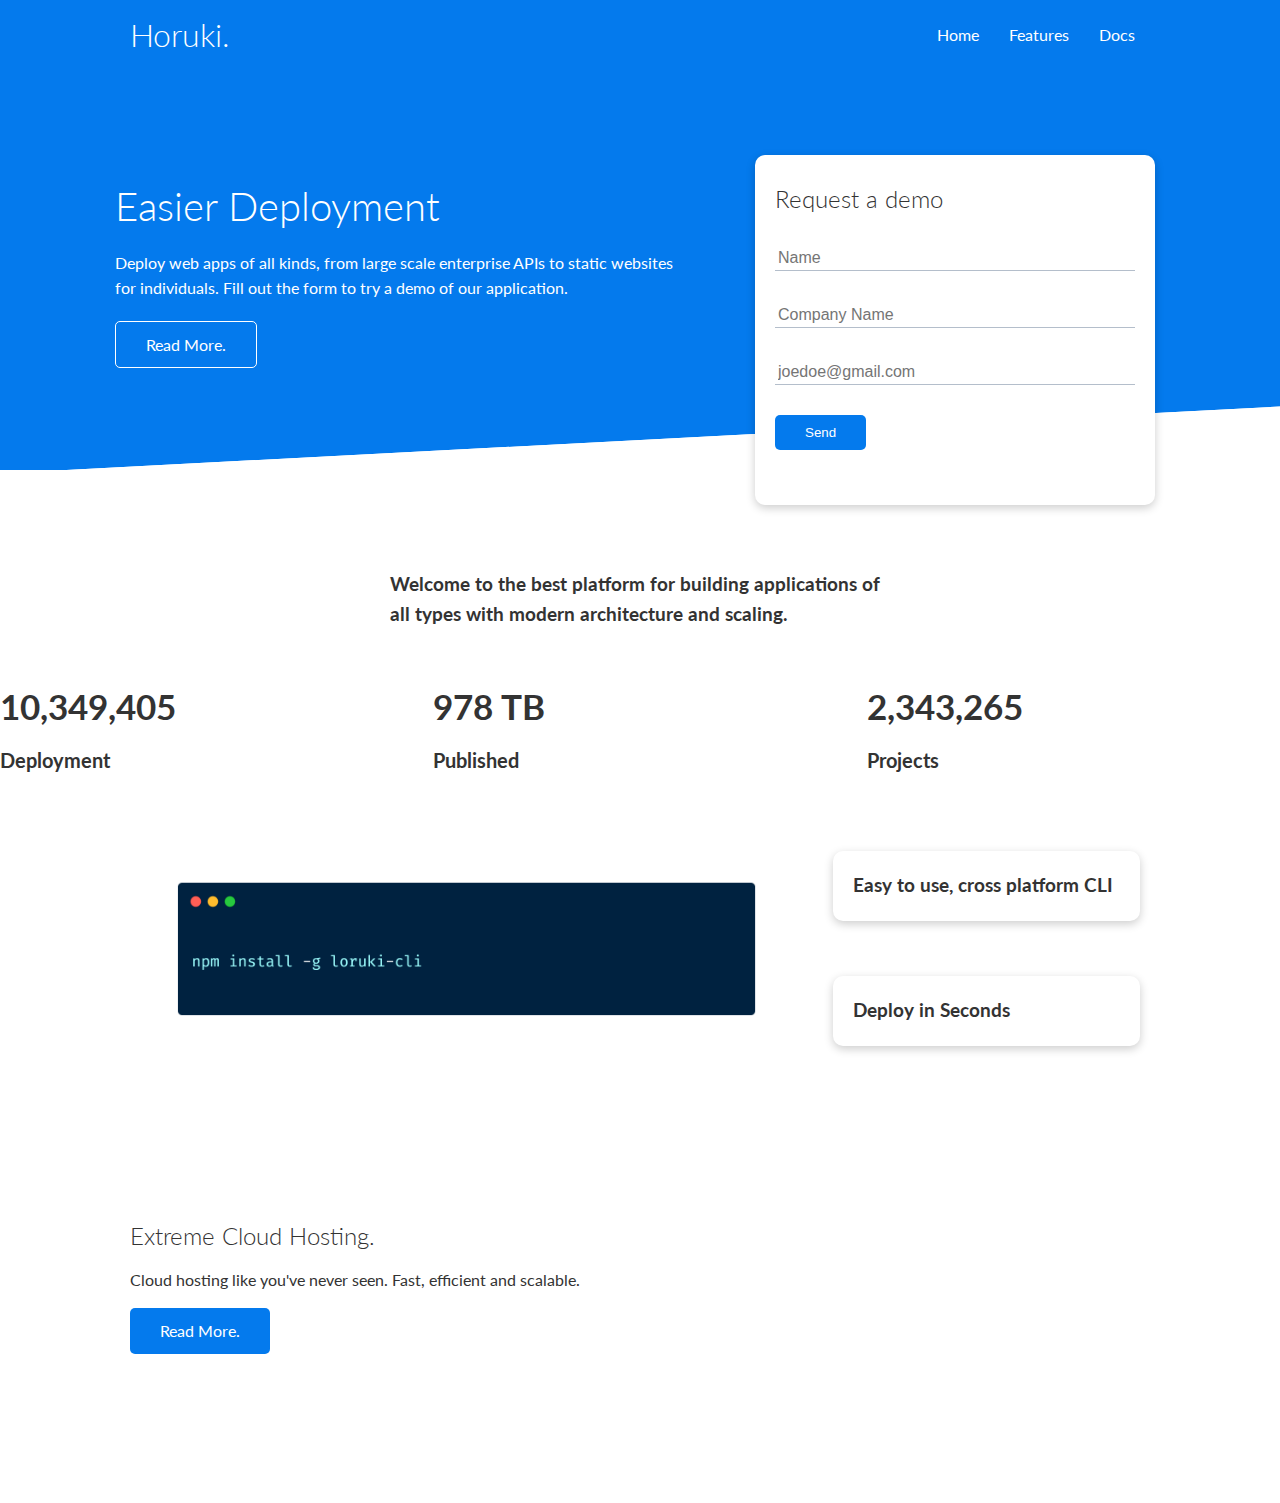
==== HORUKI-CLOUD-SOLUTION/index.html @ 05c59c36 "cloud structured" ====
<!DOCTYPE html>
<html lang="en">
<head>
    <meta charset="UTF-8">
    <meta http-equiv="X-UA-Compatible" content="IE=edge">
    <meta name="viewport" content="width=device-width, initial-scale=1.0">
    <!-- Font Awsome -->
    <link rel="stylesheet" href="https://cdnjs.cloudflare.com/ajax/libs/font-awesome/5.15.3/css/all.min.css" integrity="sha512-iBBXm8fW90+nuLcSKlbmrPcLa0OT92xO1BIsZ+ywDWZCvqsWgccV3gFoRBv0z+8dLJgyAHIhR35VZc2oM/gI1w==" crossorigin="anonymous" referrerpolicy="no-referrer" />
    <title>Horuki | Cloud Hosting For Everyone</title>
    <link rel="stylesheet" href="css/style.css">
    <link rel="stylesheet" href="css/utilities.css">
</head>
<body>
    <!-- Navbar -->
    <div class="navbar">
        <div class="container flex">
            <h1 class="logo">Horuki.</h1>
            <nav>
                <ul>
                    <li><a href="index.html">Home</a></li>
                    <li><a href="features.html">Features</a></li>
                    <li><a href="docs.html">Docs</a></li>
                     
                </ul>
            </nav>
        </div>
    </div>
    <!-- Showcase -->
    <section class="showcase">
        <div class="container grid">
            <div class="showcse-text">
                <h1>Easier Deployment</h1>
                <p>Deploy web apps of all kinds, from large scale enterprise APIs to static websites for individuals. Fill out the form to try a demo of our application.</p>
                <a href="features.html" class="btn btn-outline">Read More.</a>
            </div>
            <div class="showcase-form card">
                <h2>Request a demo</h2>
                <form>
                    <div class="form-control">
                        <input type="text" name="name" placeholder="Name" required>
                    </div>
                    <div class="form-control">
                        <input type="text" name="company" placeholder="Company Name" required>
                    </div>
                    <div class="form-control">
                        <input type="email" name="email" placeholder="joedoe@gmail.com" required>
                    </div>
                    <input type="submit" value="Send" class="btn btn-primary">
                </form>
            </div>
        </div>
    </section>

    <!-- Stats -->
    <section class="stats">
        <div class="container">
            <h3 class="stats-heading text-center my-1">Welcome to the  best platform for building applications of all types with modern architecture and scaling.</h3>
        </div>
         <div class="grid grid-3 text-center my-4">
             <div>
                <i class="fas fa-server fa-3x"></i>
                <h3>10,349,405</h3>
                <p class="text-secondary">Deployment</p>
        </div>
             <div>
                <i class="fas fa-upload fa-3x"></i>
                <h3>978 TB</h3>
                <p class="text-secondary">Published</p>
             </div>
             <div>
                <i class="fas fa-project-diagram fa-3x"></i>
                <h3>2,343,265</h3>
                <p class="text-secondary">Projects</p>
             </div>
         </div>
    </section>

    <!-- cli -->
    <section class="cli">
        <div class="container grid">
            <img src="images/cli.png" alt="">
            <div class="card">
                <h3>Easy to use, cross platform CLI</h3>
            </div>
            <div class="card">
                <h3>Deploy in Seconds</h3>
            </div>
        </div>
    </section>
    <!-- Cloud -->
    <section class="cloud bg-primary my-2 py-2">
        <div class="container grid">
            <div class="text-center">
                <h2 class="lg">Extreme Cloud Hosting.</h2>
                <p class="lead my-1">Cloud hosting like you've never seen.
                    Fast, efficient and scalable.</p>
                <a href="features.html" class="btn btn-dark">Read More.</a>
            </div>
            <img src="images/cloud.png" alt="">
        </div>
    </section>

    
</body>
</html>
---- HORUKI-CLOUD-SOLUTION/css/style.css ----
@import url('https://fonts.googleapis.com/css2?family=Lato:wght@100;300;400;700&display=swap');
*{
    box-sizing: border-box;
    padding: 0;
    margin: 0;
}
:root{
    --primary-color:#047aed;
}
body{
    font-family: 'Lato', sans-serif;
    color:#333;
    line-height: 1.6;
}
ul{
    list-style-type: none;
}
a{
    text-decoration: none;
    color: #333;
}
h1,h2{
    font-weight: 300;
    line-height: 1.2;
    margin: 10px 0;
}
p{
   margin: 10px 0; 
}
img{
    width: 100%;
}

 
/* Navbar */
.navbar{
    background-color: var(--primary-color);
    color: #fff;
    height: 70px ;
}
.navbar ul {
    display: flex;
}
.navbar a {
    color: #fff;
    padding: 10px;
    margin: 0 5px;
}
.navbar a:hover{
    border-bottom: 2px #fff solid;
}
.navbar .flex {
    justify-content: space-between;
}


/* Showcase */
.showcase{
    height: 400px;
    background-color: var(--primary-color);
    color: #fff;
    position: relative;
}
.showcase h1{
    font-size: 40px;
}
.showcase p {
    margin: 20px 0;
}
.showcase .grid {
    grid-template-columns: 55% 45%;
    gap: 30px;
    overflow: visible;
}
.showcase-form{
    position: relative;
    top: 60px;
    height: 350px;
    width: 400px;
    padding: 40px;
    z-index: 100; 
    justify-self: flex-end;
}
.showcase-form .form-control {
    margin:30px 0;
}
.showcase-form input[type='text'],
.showcase-form input[type='email']{
    border: 0;
    border-bottom:  1px solid #b4becb;
    width: 100%;
    padding: 3px;
    font-size: 16px;
}
.showcase-form input:focus{
    outline: none;
}
.showcase::before,
.showcase::after{
    content: '';
    position: absolute;
    height: 100px;
    bottom: -70px;
    right: 0;
    left: 0;
    background: #fff;
    transform: sKewY(-3deg);
    /* to support all browsers */
    -webkit-transform: skewY(-3deg);
    -moz-transform: skewY(-3deg);
    -ms-transform:  skewY(-3deg);
}

/* Stats */
.stats{
    padding-top: 100px;
}
.stats .stats-heading{
    max-width: 500px;
    margin: auto;  
}
.stats .grid h3{
    font-size: 35px;
}
.stats .grid p {
    font-size: 20px;
    font-weight: bold;
}

/* CLI */
.cli .grid{
    grid-template-columns: repeat(3,1fr);
    grid-template-rows: repeat(2, 1fr);
}
.cli .grid >*:first-child {
    grid-column: 1 / span 2;
    grid-row: 1/span 2;
}
---- HORUKI-CLOUD-SOLUTION/css/utilities.css ----
/* Utilities */
.container{
    max-width: 1100px;
    margin: 0 auto;
    overflow: auto;
    padding: 0 40px;;
}
.text-center{
    align-items:center;
}
.flex{
    display: flex;
    justify-content: center;
    align-items: center;
    height: 100%;
}
.grid{
    display: grid;
    grid-template-columns: repeat(2, 1fr);
    gap: 20px;
    justify-content: center;
    align-items: center;
    height: 100%;
}
.grid-3{
    grid-template-columns: repeat(3, 1fr);
}

.card{
    background-color: #fff;
    color: #333;
    border-radius: 10px;
    box-shadow: 0 3px 10px rgba(0,0,0,0.2);
    padding: 20px;
    margin: 10px;
}
.btn{
    display: inline-block;
    padding: 10px 30px;
    cursor: pointer;
    background-color: var(--primary-color);
    color: #fff;
    border: none;
    border-radius: 5px;
}
.btn-outline{
    background-color:transparent;
    border: 1px solid #fff;
}
.btn:hover{
    transform: scale(0.98);
}
/* Margin */
.my-1{
    margin: 1rem 0 ;
}
.my-2{
    margin: 1.5rem 0;
}
.my-3{
    margin: 2rem 0;
}
.my-4{
    margin: 3rem 0;
}
.my-5 {
    margin: 4rem 0;
}
.m-1{
    margin:1rem;
}
.m-2{
    margin: 1.5rem;
}
.m-3{
    margin: 2rem;
}
.m-4{
    margin: 3rem;
}
.m-5{
    margin:4rem;
}
/* padding */
.py-1{
    padding:1rem 0;
}
.py-2{
    padding: 1.5rem 0;
}
.py-3{
    padding: 2rem 0;
}
.py-4{
    padding: 3rem 0;
}
.py-5{
    padding: 4rem 0;
}

.p-1{
    padding: 1rem;
}
.p-2{
    padding: 1.5rem;
}
.p-3{
    padding: 2rem;
}
.p-4{
    padding: 3rem;
}
.p-5{
    padding: 4rem;
}
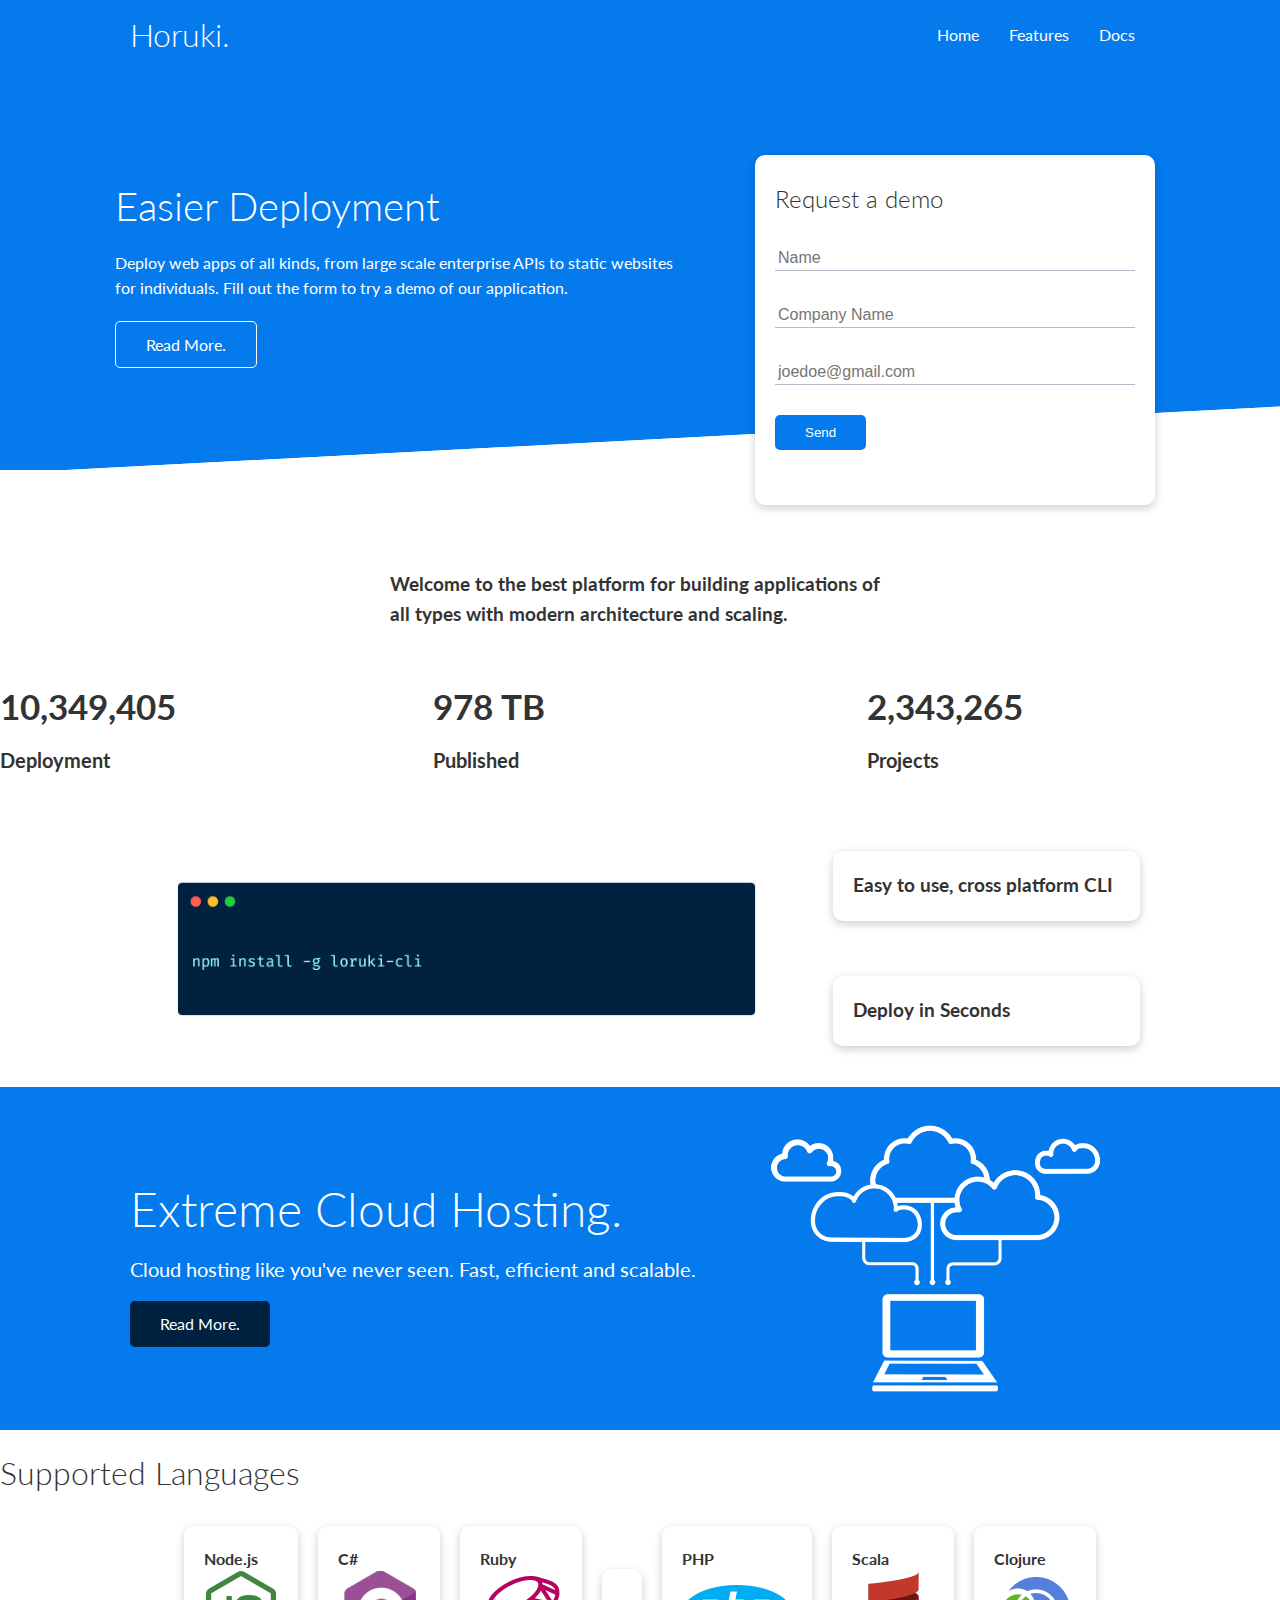
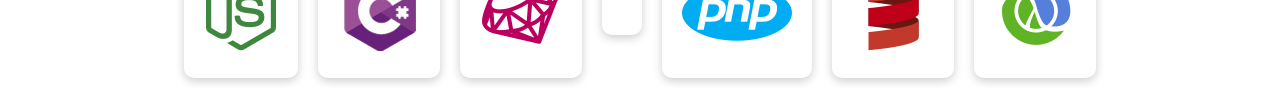
==== commit 36fbf291: "suppoted language structure completed" ====
--- a/HORUKI-CLOUD-SOLUTION/index.html
+++ b/HORUKI-CLOUD-SOLUTION/index.html
@@ -100,6 +100,41 @@
         </div>
     </section>
 
+    <!-- Languages -->
+    <section class="languages">
+        <h2 class="md text-center my-2">Supported Languages</h2>
+        <div class="container flex">
+            <div class="card">
+                <h4>Node.js</h4>
+                <img src="images/logos/node.png" alt="">
+            </div>
+            <div class="card">
+                <h4>C#</h4>
+                <img src="images/logos/csharp.png" alt="">
+            </div>
+            <div class="card">
+                <h4>Ruby</h4>
+                <img src="images/logos/ruby.png" alt="">
+            </div>
+            <div class="card">
+                <h4></h4>
+                <img src="" alt="">
+            </div>
+            <div class="card">
+                <h4>PHP</h4>
+                <img src="images/logos/php.png" alt="">
+            </div>
+            <div class="card">
+                <h4>Scala</h4>
+                <img src="images/logos/scala.png" alt="">
+            </div>
+            <div class="card">
+                <h4>Clojure</h4>
+                <img src="images/logos/clojure.png" alt="">
+            </div>
+        </div>
+    </section>
+
     
 </body>
 </html>--- a/HORUKI-CLOUD-SOLUTION/css/style.css
+++ b/HORUKI-CLOUD-SOLUTION/css/style.css
@@ -6,6 +6,9 @@
 }
 :root{
     --primary-color:#047aed;
+    --secondary-color:#1c3fa8;
+    --dark-color:#002240;
+    --light-color:#f4f4f4;
 }
 body{
     font-family: 'Lato', sans-serif;
@@ -136,3 +139,7 @@
     grid-column: 1 / span 2;
     grid-row: 1/span 2;
 }
+/* Cloud */
+.cloud .grid {
+    grid-template-columns: 4fr 3fr;
+}--- a/HORUKI-CLOUD-SOLUTION/css/utilities.css
+++ b/HORUKI-CLOUD-SOLUTION/css/utilities.css
@@ -42,6 +42,43 @@
     color: #fff;
     border: none;
     border-radius: 5px;
+}
+/* Background & colored buttons */
+.bg-primary,
+.btn-primary{
+    background-color: var(--primary-color);
+    color: #fff;
+}
+.bg-secondary,
+.btn-secondary{
+    background-color: var(--secondary-color);
+    color: #fff;
+}
+.bg-dark,
+.btn-dark{
+    background-color: var(--dark-color);
+    color: #fff;
+}
+.bg-light,
+.btn-light{
+    background-color: var(--light-color);
+    color: #333;
+}
+/* Text sizes */
+.lead{
+    font-size: 20px;
+}
+.sm{
+    font-size: 1rem;
+}
+.md{
+    font-size: 2rem;
+}
+.lg{
+    font-size:3rem;
+}
+.xl{
+    font-size:4rem;
 }
 .btn-outline{
     background-color:transparent;
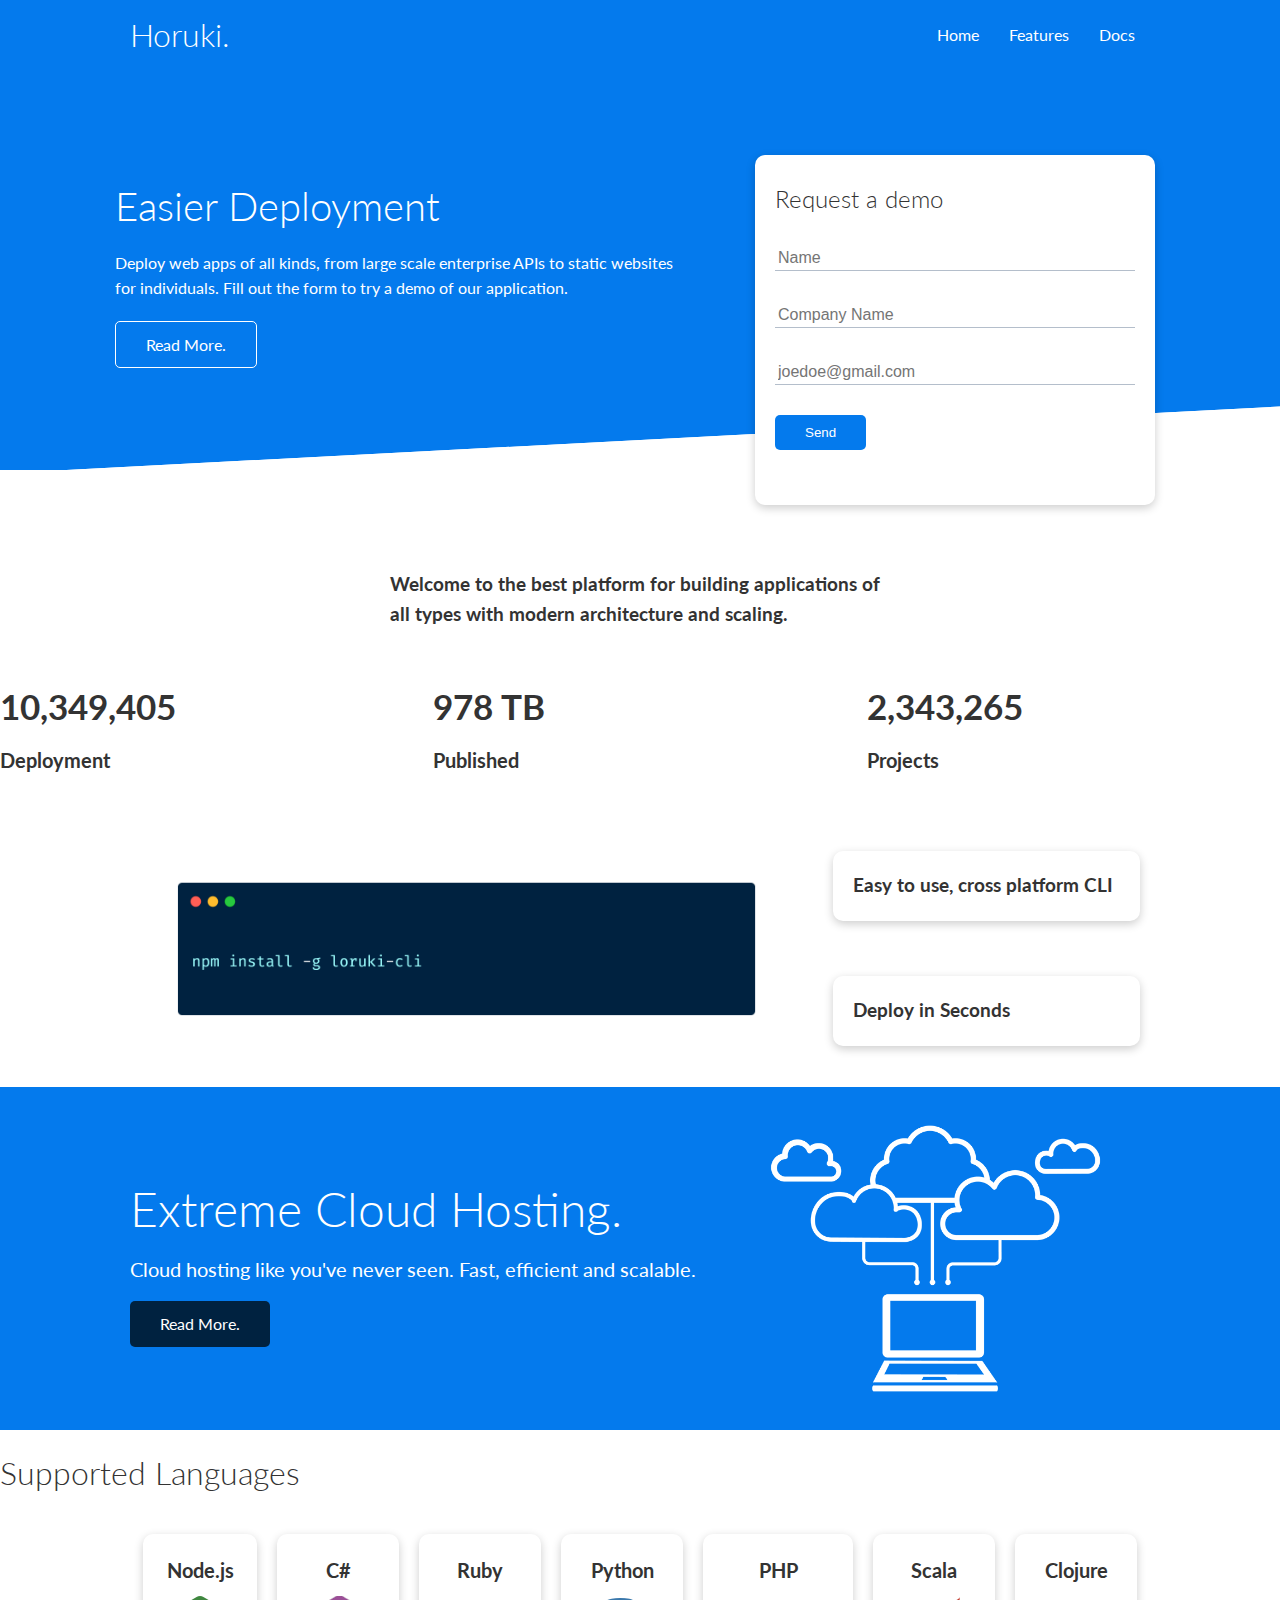
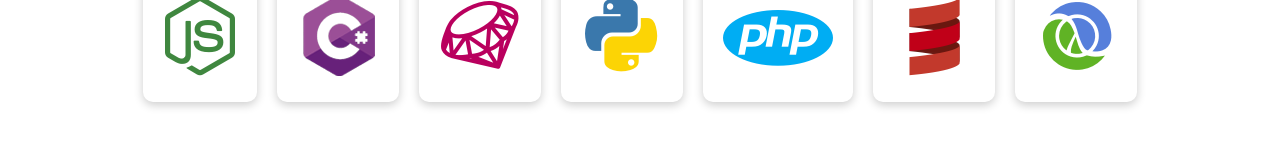
==== commit 2e2bf31f: "supported language completed" ====
--- a/HORUKI-CLOUD-SOLUTION/index.html
+++ b/HORUKI-CLOUD-SOLUTION/index.html
@@ -117,8 +117,8 @@
                 <img src="images/logos/ruby.png" alt="">
             </div>
             <div class="card">
-                <h4></h4>
-                <img src="" alt="">
+                <h4>Python</h4>
+                <img src="images/logos/python.png" alt="">
             </div>
             <div class="card">
                 <h4>PHP</h4>
--- a/HORUKI-CLOUD-SOLUTION/css/style.css
+++ b/HORUKI-CLOUD-SOLUTION/css/style.css
@@ -142,4 +142,20 @@
 /* Cloud */
 .cloud .grid {
     grid-template-columns: 4fr 3fr;
+}
+/*Languages  */
+.languages .flex{
+    flex-wrap: wrap;
+}
+.languages .card {
+    text-align: center;
+    margin: 18px 10px 40px;
+    transition: transform 0.2s ease-in;
+}
+.languages .card h4{
+    font-size: 20px;
+    margin-bottom: 10px;
+}
+.languages .card:hover{
+    transform:translateY(-15px);
 }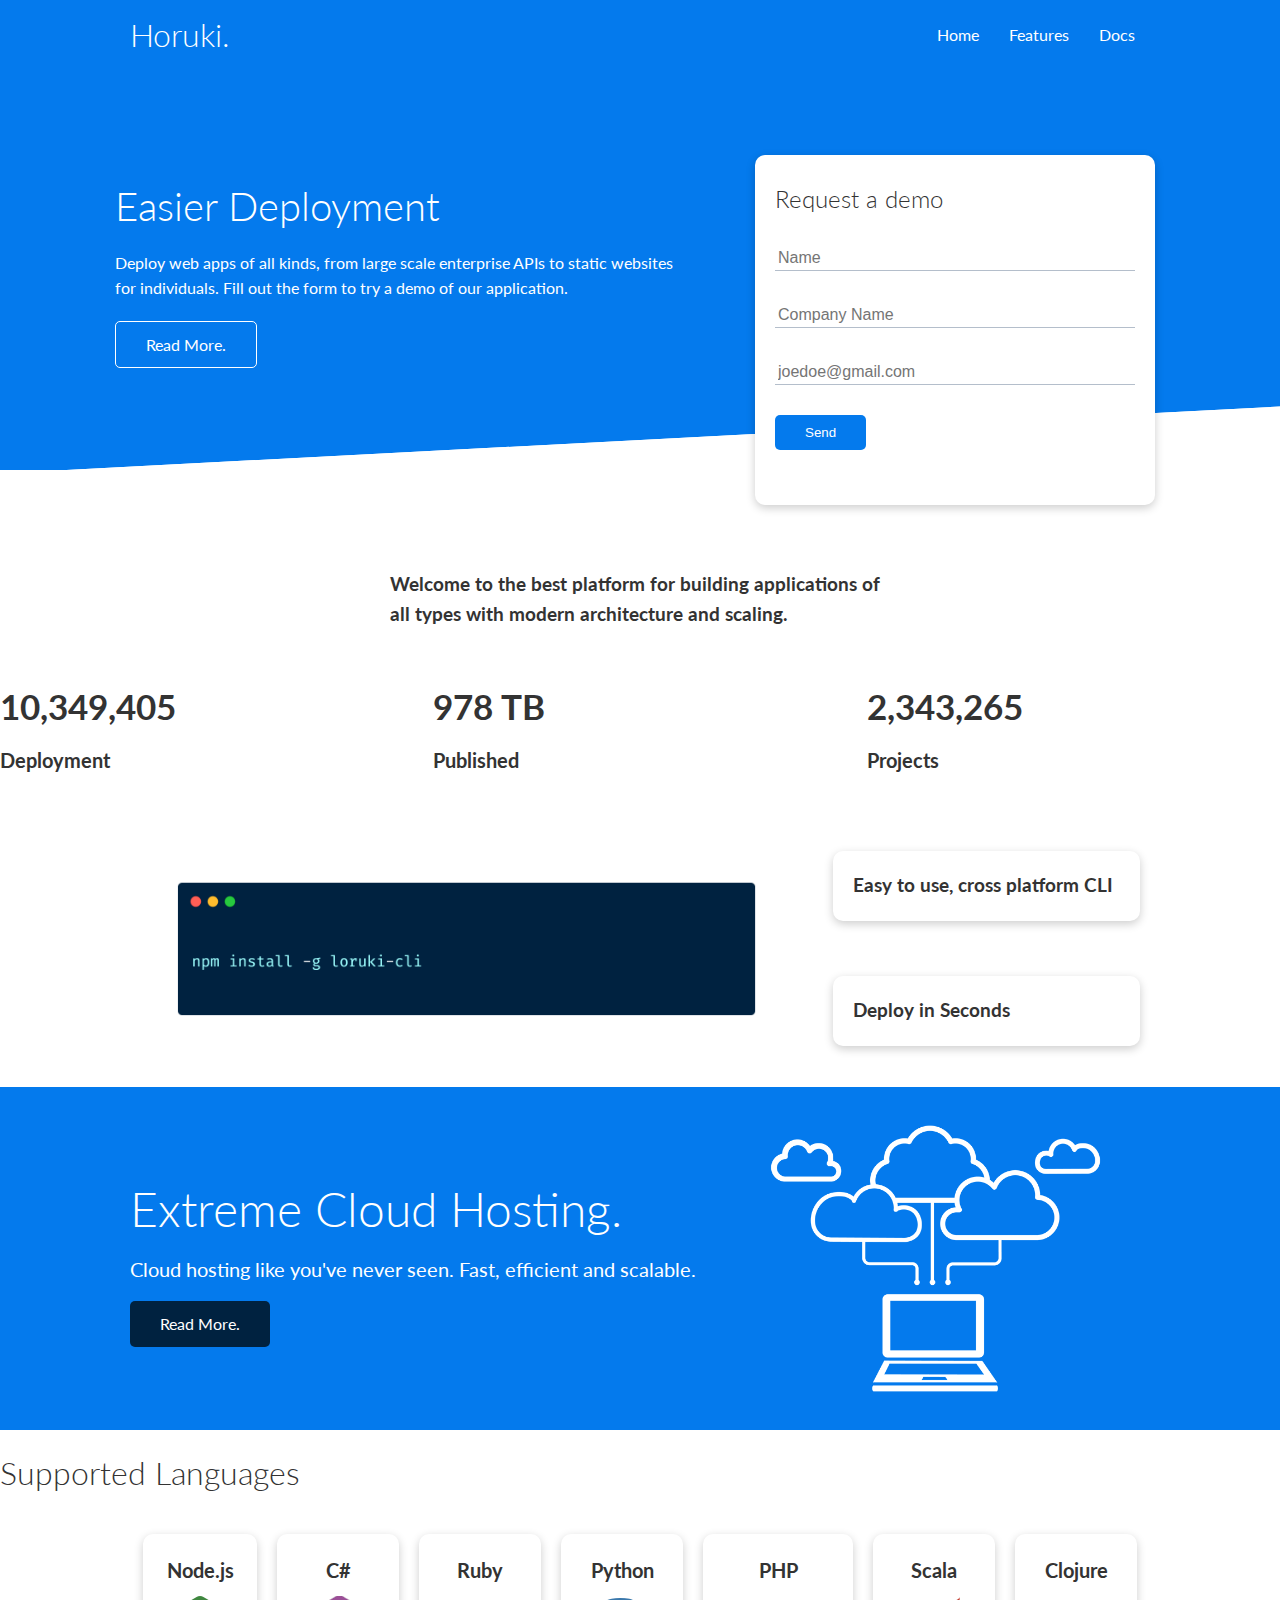
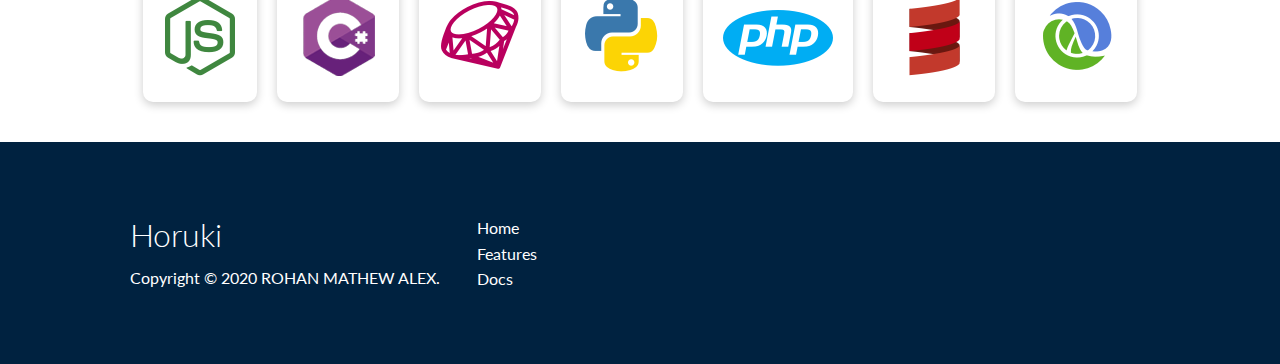
==== commit 4f2fc589: "footer structured" ====
--- a/HORUKI-CLOUD-SOLUTION/index.html
+++ b/HORUKI-CLOUD-SOLUTION/index.html
@@ -134,6 +134,28 @@
             </div>
         </div>
     </section>
+    <!-- Footer -->
+    <footer class="footer bg-dark py-5">
+        <div class="container grid grid-3">
+            <div>
+                <h1>Horuki</h1>
+                <p>Copyright &copy; 2020 ROHAN MATHEW ALEX.</p>
+            </div>
+            <nav>
+                <ul>
+                    <li><a href="index.html"></a>Home</li>
+                    <li><a href="features.html"></a>Features</li>
+                    <li><a href="docs.html"></a>Docs</li>
+                </ul>
+            </nav>
+            <div class="social">
+                <a href="#"><i class="fab fa-github fa-2x"></i></a>
+                <a href="#"><i class="fab fa-facebook fa-2x"></i></a>
+                <a href="#"><i class="fab fa-instagram fa-2x"></i></a>
+                <a href="#"><i class="fab fa-twitter fa-2x"></i></a>
+            </div>
+        </div>
+    </footer>
 
     
 </body>
--- a/HORUKI-CLOUD-SOLUTION/css/utilities.css
+++ b/HORUKI-CLOUD-SOLUTION/css/utilities.css
@@ -63,6 +63,13 @@
 .btn-light{
     background-color: var(--light-color);
     color: #333;
+}
+.bg-primary a,
+.btn-primary a,
+.bg-secondary a,
+.bg-dark a,
+.btn-dark a {
+    color: #fff;
 }
 /* Text sizes */
 .lead{
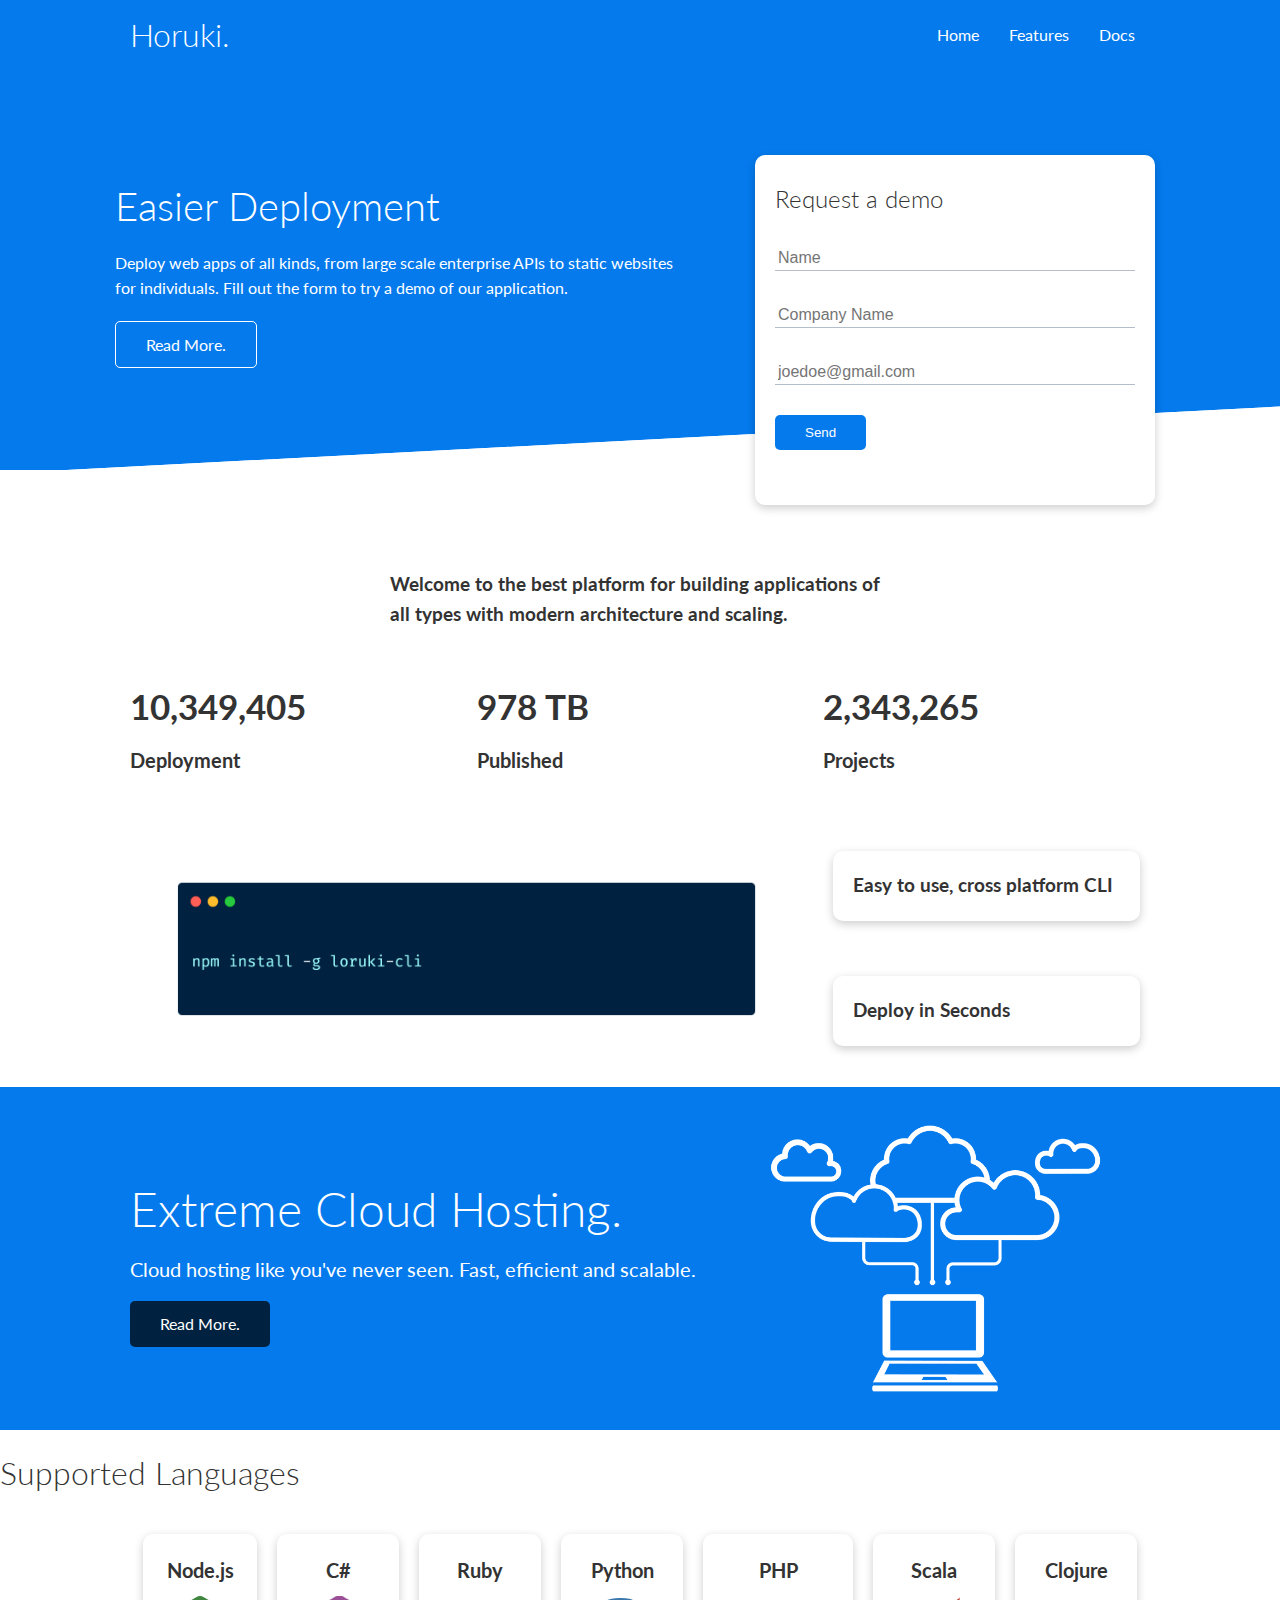
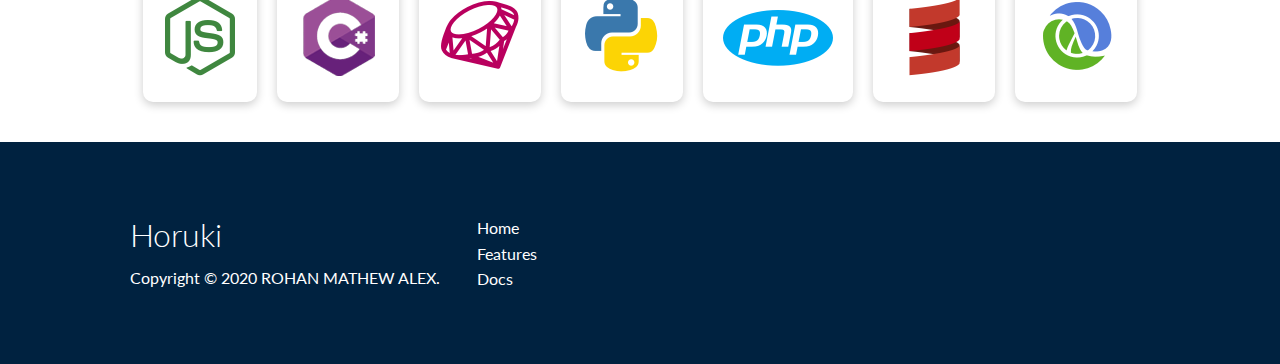
==== commit e1f71c41: "responsive design completed" ====
--- a/HORUKI-CLOUD-SOLUTION/index.html
+++ b/HORUKI-CLOUD-SOLUTION/index.html
@@ -55,24 +55,25 @@
     <section class="stats">
         <div class="container">
             <h3 class="stats-heading text-center my-1">Welcome to the  best platform for building applications of all types with modern architecture and scaling.</h3>
-        </div>
+        
          <div class="grid grid-3 text-center my-4">
              <div>
                 <i class="fas fa-server fa-3x"></i>
                 <h3>10,349,405</h3>
                 <p class="text-secondary">Deployment</p>
         </div>
-             <div>
+            <div>
                 <i class="fas fa-upload fa-3x"></i>
                 <h3>978 TB</h3>
                 <p class="text-secondary">Published</p>
-             </div>
-             <div>
+            </div>
+            <div>
                 <i class="fas fa-project-diagram fa-3x"></i>
                 <h3>2,343,265</h3>
                 <p class="text-secondary">Projects</p>
-             </div>
-         </div>
+            </div>
+        </div>
+        </div>
     </section>
 
     <!-- cli -->
--- a/HORUKI-CLOUD-SOLUTION/css/style.css
+++ b/HORUKI-CLOUD-SOLUTION/css/style.css
@@ -158,4 +158,55 @@
 }
 .languages .card:hover{
     transform:translateY(-15px);
+}
+/* Footer */
+.footer .social a{
+    margin: 0 10px;
+}
+
+/* Media queries */
+
+/* Tablets and under */
+@media(max-width: 768px) {
+    .grid,
+    .showcase .grid,
+    .stats .grid,
+    .cli .grid,
+    .cloud .grid {
+        grid-template-columns: 1fr;
+        grid-template-rows: 1fr;
+    }
+
+    .showcase {
+        height: auto;
+    }
+    .showcase-text {
+        text-align: center;
+        margin-top: 40px;
+    }
+    .showcase-form {
+        justify-self: center;
+        margin: auto;
+    }
+    .cli .grid >*:first-child {
+        grid-column: 1;
+        grid-row: 1;
+    }
+
+
+}
+
+/* Mobile */
+@media(max-width:500px) {
+
+    .navbar{
+        height: 110px;
+    }
+    .navbar .flex {
+        flex-direction: column;
+    }
+    .navbar ul {
+        padding: 10px;
+        background-color: rgba(0, 0, 0, 0.1);
+    }
 }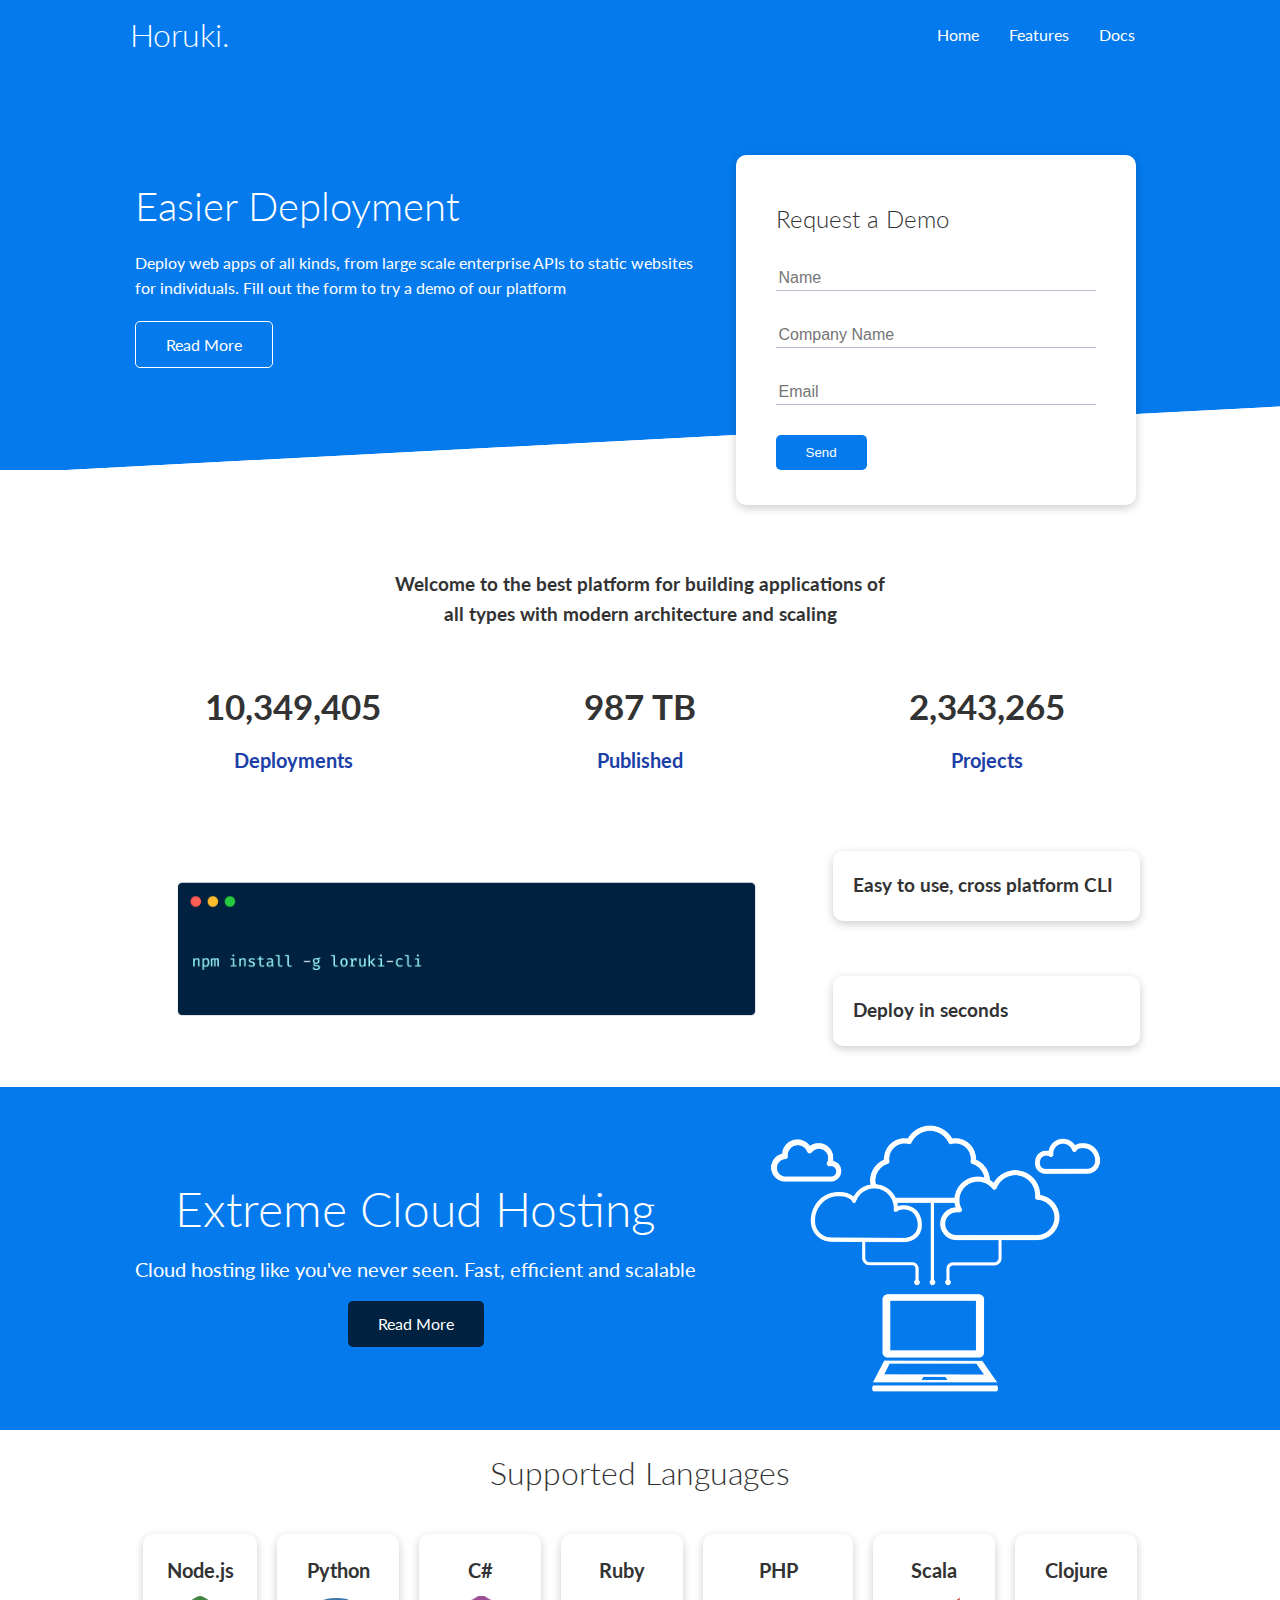
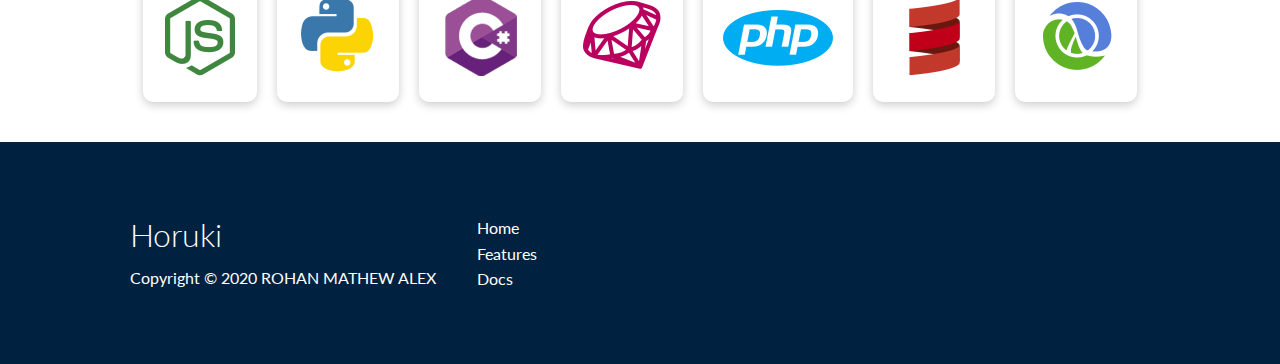
==== commit 80e970fe: "final" ====
--- a/HORUKI-CLOUD-SOLUTION/index.html
+++ b/HORUKI-CLOUD-SOLUTION/index.html
@@ -2,13 +2,11 @@
 <html lang="en">
 <head>
     <meta charset="UTF-8">
-    <meta http-equiv="X-UA-Compatible" content="IE=edge">
     <meta name="viewport" content="width=device-width, initial-scale=1.0">
-    <!-- Font Awsome -->
-    <link rel="stylesheet" href="https://cdnjs.cloudflare.com/ajax/libs/font-awesome/5.15.3/css/all.min.css" integrity="sha512-iBBXm8fW90+nuLcSKlbmrPcLa0OT92xO1BIsZ+ywDWZCvqsWgccV3gFoRBv0z+8dLJgyAHIhR35VZc2oM/gI1w==" crossorigin="anonymous" referrerpolicy="no-referrer" />
+    <link rel="stylesheet" href="https://cdnjs.cloudflare.com/ajax/libs/font-awesome/5.15.1/css/all.min.css" integrity="sha512-+4zCK9k+qNFUR5X+cKL9EIR+ZOhtIloNl9GIKS57V1MyNsYpYcUrUeQc9vNfzsWfV28IaLL3i96P9sdNyeRssA==" crossorigin="anonymous" />
+    <link rel="stylesheet" href="css/utilities.css">
+    <link rel="stylesheet" href="css/style.css">
     <title>Horuki | Cloud Hosting For Everyone</title>
-    <link rel="stylesheet" href="css/style.css">
-    <link rel="stylesheet" href="css/utilities.css">
 </head>
 <body>
     <!-- Navbar -->
@@ -20,22 +18,27 @@
                     <li><a href="index.html">Home</a></li>
                     <li><a href="features.html">Features</a></li>
                     <li><a href="docs.html">Docs</a></li>
-                     
                 </ul>
             </nav>
         </div>
     </div>
+    
     <!-- Showcase -->
     <section class="showcase">
         <div class="container grid">
-            <div class="showcse-text">
+            <div class="showcase-text">
                 <h1>Easier Deployment</h1>
-                <p>Deploy web apps of all kinds, from large scale enterprise APIs to static websites for individuals. Fill out the form to try a demo of our application.</p>
-                <a href="features.html" class="btn btn-outline">Read More.</a>
+                <p>Deploy web apps of all kinds, from large scale enterprise APIs to static websites for individuals. Fill out the form to try a demo of our platform</p>
+                <a href="features.html" class="btn btn-outline">Read More</a>
             </div>
+
             <div class="showcase-form card">
-                <h2>Request a demo</h2>
-                <form>
+                <h2>Request a Demo</h2>
+                 <!--  <form name="contact" netlify-honeypot="bot-field" method="POST" data-netlify="true">
+                    <input type="hidden" name="form-name" value="contact">
+                    <p class="hidden">
+                        <label>Don’t fill this out if you're human: <input name="bot-field" /></label>
+                      </p>
                     <div class="form-control">
                         <input type="text" name="name" placeholder="Name" required>
                     </div>
@@ -43,7 +46,19 @@
                         <input type="text" name="company" placeholder="Company Name" required>
                     </div>
                     <div class="form-control">
-                        <input type="email" name="email" placeholder="joedoe@gmail.com" required>
+                        <input type="email" name="email" placeholder="Email" required>
+                    </div>
+                    <input type="submit" value="Send" class="btn btn-primary">
+                </form> -->
+                 <form>
+                    <div class="form-control">
+                        <input type="text" name="name" placeholder="Name" required>
+                    </div>
+                    <div class="form-control">
+                        <input type="text" name="company" placeholder="Company Name" required>
+                    </div>
+                    <div class="form-control">
+                        <input type="email" name="email" placeholder="Email" required>
                     </div>
                     <input type="submit" value="Send" class="btn btn-primary">
                 </form>
@@ -54,29 +69,31 @@
     <!-- Stats -->
     <section class="stats">
         <div class="container">
-            <h3 class="stats-heading text-center my-1">Welcome to the  best platform for building applications of all types with modern architecture and scaling.</h3>
-        
-         <div class="grid grid-3 text-center my-4">
-             <div>
-                <i class="fas fa-server fa-3x"></i>
-                <h3>10,349,405</h3>
-                <p class="text-secondary">Deployment</p>
-        </div>
-            <div>
-                <i class="fas fa-upload fa-3x"></i>
-                <h3>978 TB</h3>
-                <p class="text-secondary">Published</p>
+            <h3 class="stats-heading text-center my-1">
+                Welcome to the best platform for building applications of all types with modern architecture and scaling
+            </h3>
+
+            <div class="grid grid-3 text-center my-4">
+                <div>
+                    <i class="fas fa-server fa-3x"></i>
+                    <h3>10,349,405</h3>
+                    <p class="text-secondary">Deployments</p>
+                </div>
+                <div>
+                    <i class="fas fa-upload fa-3x"></i>
+                    <h3>987 TB</h3>
+                    <p class="text-secondary">Published</p>
+                </div>
+                <div>
+                    <i class="fas fa-project-diagram fa-3x"></i>
+                    <h3>2,343,265</h3>
+                    <p class="text-secondary">Projects</p>
+                </div>
             </div>
-            <div>
-                <i class="fas fa-project-diagram fa-3x"></i>
-                <h3>2,343,265</h3>
-                <p class="text-secondary">Projects</p>
-            </div>
-        </div>
         </div>
     </section>
 
-    <!-- cli -->
+    <!-- Cli -->
     <section class="cli">
         <div class="container grid">
             <img src="images/cli.png" alt="">
@@ -84,18 +101,18 @@
                 <h3>Easy to use, cross platform CLI</h3>
             </div>
             <div class="card">
-                <h3>Deploy in Seconds</h3>
+                <h3>Deploy in seconds</h3>
             </div>
         </div>
     </section>
+
     <!-- Cloud -->
     <section class="cloud bg-primary my-2 py-2">
         <div class="container grid">
             <div class="text-center">
-                <h2 class="lg">Extreme Cloud Hosting.</h2>
-                <p class="lead my-1">Cloud hosting like you've never seen.
-                    Fast, efficient and scalable.</p>
-                <a href="features.html" class="btn btn-dark">Read More.</a>
+                <h2 class="lg">Extreme Cloud Hosting</h2>
+                <p class="lead my-1">Cloud hosting like you've never seen. Fast, efficient and scalable</p>
+                <a href="features.html" class="btn btn-dark">Read More</a>
             </div>
             <img src="images/cloud.png" alt="">
         </div>
@@ -103,50 +120,54 @@
 
     <!-- Languages -->
     <section class="languages">
-        <h2 class="md text-center my-2">Supported Languages</h2>
+        <h2 class="md text-center my-2">
+            Supported Languages
+        </h2>
         <div class="container flex">
             <div class="card">
                 <h4>Node.js</h4>
                 <img src="images/logos/node.png" alt="">
             </div>
             <div class="card">
+                <h4>Python</h4>
+                <img src="images/logos/python.png" alt="">
+              </div>
+              <div class="card">
                 <h4>C#</h4>
                 <img src="images/logos/csharp.png" alt="">
-            </div>
-            <div class="card">
+              </div>
+              <div class="card">
                 <h4>Ruby</h4>
                 <img src="images/logos/ruby.png" alt="">
-            </div>
-            <div class="card">
-                <h4>Python</h4>
-                <img src="images/logos/python.png" alt="">
-            </div>
-            <div class="card">
+              </div>
+              <div class="card">
                 <h4>PHP</h4>
                 <img src="images/logos/php.png" alt="">
-            </div>
-            <div class="card">
+              </div>
+              <div class="card">
                 <h4>Scala</h4>
                 <img src="images/logos/scala.png" alt="">
-            </div>
-            <div class="card">
+              </div>
+              <div class="card">
                 <h4>Clojure</h4>
                 <img src="images/logos/clojure.png" alt="">
-            </div>
+              </div>
         </div>
     </section>
+
     <!-- Footer -->
     <footer class="footer bg-dark py-5">
         <div class="container grid grid-3">
             <div>
-                <h1>Horuki</h1>
-                <p>Copyright &copy; 2020 ROHAN MATHEW ALEX.</p>
+                <h1>Horuki
+                </h1>
+                <p>Copyright &copy; 2020 ROHAN MATHEW ALEX</p>
             </div>
             <nav>
                 <ul>
-                    <li><a href="index.html"></a>Home</li>
-                    <li><a href="features.html"></a>Features</li>
-                    <li><a href="docs.html"></a>Docs</li>
+                    <li><a href="index.html">Home</a></li>
+                    <li><a href="features.html">Features</a></li>
+                    <li><a href="docs.html">Docs</a></li>
                 </ul>
             </nav>
             <div class="social">
@@ -157,7 +178,5 @@
             </div>
         </div>
     </footer>
-
-    
 </body>
 </html>--- a/HORUKI-CLOUD-SOLUTION/css/utilities.css
+++ b/HORUKI-CLOUD-SOLUTION/css/utilities.css
@@ -1,159 +1,234 @@
-/* Utilities */
-.container{
+.container {
     max-width: 1100px;
     margin: 0 auto;
     overflow: auto;
-    padding: 0 40px;;
-}
-.text-center{
-    align-items:center;
-}
-.flex{
+    padding: 0 40px;
+  }
+  
+  .card {
+    background-color: #fff;
+    color: #333;
+    border-radius: 10px;
+    box-shadow: 0 3px 10px rgba(0, 0, 0, 0.2);
+    padding: 20px;
+    margin: 10px;
+  }
+  
+  .btn {
+    display: inline-block;
+    padding: 10px 30px;
+    cursor: pointer;
+    background: var(--primary-color);
+    color: #fff;
+    border: none;
+    border-radius: 5px;
+  }
+  
+  .btn-outline {
+    background-color: transparent;
+    border: 1px #fff solid;
+  }
+  
+  .btn:hover {
+    transform: scale(0.98);
+  }
+  
+  /* Backgrounds & colored buttons */
+  .bg-primary,
+  .btn-primary {
+    background-color: var(--primary-color);
+    color: #fff;
+  }
+  
+  .bg-secondary,
+  .btn-secondary {
+    background-color: var(--secondary-color);
+    color: #fff;
+  }
+  
+  .bg-dark,
+  .btn-dark {
+    background-color: var(--dark-color);
+    color: #fff;
+  }
+  
+  .bg-light,
+  .btn-light {
+    background-color: var(--light-color);
+    color: #333;
+  }
+  
+  .bg-primary a,
+  .btn-primary a,
+  .bg-secondary a,
+  .btn-secondary a,
+  .bg-dark a,
+  .btn-dark a {
+    color: #fff;
+  }
+  
+  /* Text colors */
+  .text-primary {
+    color: var(--primary-color);
+  }
+  
+  .text-secondary {
+    color: var(--secondary-color);
+  }
+  
+  .text-dark {
+    color: var(--dark-color);
+  }
+  
+  .text-light {
+    color: var(--light-color);
+  }
+  
+  /* Text sizes */
+  .lead {
+    font-size: 20px;
+  }
+  
+  .sm {
+    font-size: 1rem;
+  }
+  
+  .md {
+    font-size: 2rem;
+  }
+  
+  .lg {
+    font-size: 3rem;
+  }
+  
+  .xl {
+    font-size: 4rem;
+  }
+  
+  .text-center {
+    text-align: center;
+  }
+  
+  /* Alert */
+  .alert {
+    background-color: var(--light-color);
+    padding: 10px 20px;
+    font-weight: bold;
+    margin: 15px 0;
+  }
+  
+  .alert i {
+    margin-right: 10px;
+  }
+  
+  .alert-success {
+    background-color: var(--success-color);
+    color: #fff;
+  }
+  
+  .alert-error {
+    background-color: var(--error-color);
+    color: #fff;
+  }
+  
+  .flex {
     display: flex;
     justify-content: center;
     align-items: center;
     height: 100%;
-}
-.grid{
+  }
+  
+  .grid {
     display: grid;
     grid-template-columns: repeat(2, 1fr);
     gap: 20px;
     justify-content: center;
     align-items: center;
     height: 100%;
-}
-.grid-3{
+  }
+  
+  .grid-3 {
     grid-template-columns: repeat(3, 1fr);
-}
-
-.card{
-    background-color: #fff;
-    color: #333;
-    border-radius: 10px;
-    box-shadow: 0 3px 10px rgba(0,0,0,0.2);
-    padding: 20px;
-    margin: 10px;
-}
-.btn{
-    display: inline-block;
-    padding: 10px 30px;
-    cursor: pointer;
-    background-color: var(--primary-color);
-    color: #fff;
-    border: none;
-    border-radius: 5px;
-}
-/* Background & colored buttons */
-.bg-primary,
-.btn-primary{
-    background-color: var(--primary-color);
-    color: #fff;
-}
-.bg-secondary,
-.btn-secondary{
-    background-color: var(--secondary-color);
-    color: #fff;
-}
-.bg-dark,
-.btn-dark{
-    background-color: var(--dark-color);
-    color: #fff;
-}
-.bg-light,
-.btn-light{
-    background-color: var(--light-color);
-    color: #333;
-}
-.bg-primary a,
-.btn-primary a,
-.bg-secondary a,
-.bg-dark a,
-.btn-dark a {
-    color: #fff;
-}
-/* Text sizes */
-.lead{
-    font-size: 20px;
-}
-.sm{
-    font-size: 1rem;
-}
-.md{
-    font-size: 2rem;
-}
-.lg{
-    font-size:3rem;
-}
-.xl{
-    font-size:4rem;
-}
-.btn-outline{
-    background-color:transparent;
-    border: 1px solid #fff;
-}
-.btn:hover{
-    transform: scale(0.98);
-}
-/* Margin */
-.my-1{
-    margin: 1rem 0 ;
-}
-.my-2{
+  }
+  
+  /* Margin */
+  .my-1 {
+    margin: 1rem 0;
+  }
+  
+  .my-2 {
     margin: 1.5rem 0;
-}
-.my-3{
+  }
+  
+  .my-3 {
     margin: 2rem 0;
-}
-.my-4{
+  }
+  
+  .my-4 {
     margin: 3rem 0;
-}
-.my-5 {
+  }
+  
+  .my-5 {
     margin: 4rem 0;
-}
-.m-1{
-    margin:1rem;
-}
-.m-2{
+  }
+  
+  .m-1 {
+    margin: 1rem;
+  }
+  
+  .m-2 {
     margin: 1.5rem;
-}
-.m-3{
+  }
+  
+  .m-3 {
     margin: 2rem;
-}
-.m-4{
+  }
+  
+  .m-4 {
     margin: 3rem;
-}
-.m-5{
-    margin:4rem;
-}
-/* padding */
-.py-1{
-    padding:1rem 0;
-}
-.py-2{
+  }
+  
+  .m-5 {
+    margin: 4rem;
+  }
+  
+  /* Padding */
+  .py-1 {
+    padding: 1rem 0;
+  }
+  
+  .py-2 {
     padding: 1.5rem 0;
-}
-.py-3{
+  }
+  
+  .py-3 {
     padding: 2rem 0;
-}
-.py-4{
+  }
+  
+  .py-4 {
     padding: 3rem 0;
-}
-.py-5{
+  }
+  
+  .py-5 {
     padding: 4rem 0;
-}
-
-.p-1{
+  }
+  
+  .p-1 {
     padding: 1rem;
-}
-.p-2{
+  }
+  
+  .p-2 {
     padding: 1.5rem;
-}
-.p-3{
+  }
+  
+  .p-3 {
     padding: 2rem;
-}
-.p-4{
+  }
+  
+  .p-4 {
     padding: 3rem;
-}
-.p-5{
+  }
+  
+  .p-5 {
     padding: 4rem;
-}
+  }--- a/HORUKI-CLOUD-SOLUTION/css/style.css
+++ b/HORUKI-CLOUD-SOLUTION/css/style.css
@@ -1,212 +1,392 @@
-@import url('https://fonts.googleapis.com/css2?family=Lato:wght@100;300;400;700&display=swap');
-*{
-    box-sizing: border-box;
-    padding: 0;
-    margin: 0;
-}
-:root{
-    --primary-color:#047aed;
-    --secondary-color:#1c3fa8;
-    --dark-color:#002240;
-    --light-color:#f4f4f4;
-}
-body{
-    font-family: 'Lato', sans-serif;
-    color:#333;
-    line-height: 1.6;
-}
-ul{
-    list-style-type: none;
-}
-a{
-    text-decoration: none;
-    color: #333;
-}
-h1,h2{
-    font-weight: 300;
-    line-height: 1.2;
-    margin: 10px 0;
-}
-p{
-   margin: 10px 0; 
-}
-img{
-    width: 100%;
-}
-
- 
+@import url('https://fonts.googleapis.com/css2?family=Lato:wght@300&display=swap');
+
+:root {
+  --primary-color: #047aed;
+  --secondary-color: #1c3fa8;
+  --dark-color: #002240;
+  --light-color: #f4f4f4;
+  --success-color: #5cb85c;
+  --error-color: #d9534f;
+}
+
+* {
+  box-sizing: border-box;
+  padding: 0;
+  margin: 0;
+}
+
+body {
+  font-family: 'Lato', sans-serif;
+  color: #333;
+  line-height: 1.6;
+}
+
+ul {
+  list-style-type: none;
+}
+
+a {
+  text-decoration: none;
+  color: #333;
+}
+
+h1,
+h2 {
+  font-weight: 300;
+  line-height: 1.2;
+  margin: 10px 0;
+}
+
+p {
+  margin: 10px 0;
+}
+
+img {
+  width: 100%;
+}
+
+code,
+pre {
+  background: #333;
+  color: #fff;
+  padding: 10px;
+}
+
+.hidden {
+  visibility: hidden;
+  height: 0;
+}
+
 /* Navbar */
-.navbar{
-    background-color: var(--primary-color);
-    color: #fff;
-    height: 70px ;
-}
+.navbar {
+  background-color: var(--primary-color);
+  color: #fff;
+  height: 70px;
+}
+
 .navbar ul {
-    display: flex;
-}
+  display: flex;
+}
+
 .navbar a {
-    color: #fff;
-    padding: 10px;
-    margin: 0 5px;
-}
-.navbar a:hover{
-    border-bottom: 2px #fff solid;
-}
+  color: #fff;
+  padding: 10px;
+  margin: 0 5px;
+}
+
+.navbar a:hover {
+  border-bottom: 2px #fff solid;
+}
+
 .navbar .flex {
-    justify-content: space-between;
-}
-
+  justify-content: space-between;
+}
 
 /* Showcase */
-.showcase{
-    height: 400px;
-    background-color: var(--primary-color);
-    color: #fff;
-    position: relative;
-}
-.showcase h1{
-    font-size: 40px;
-}
+.showcase {
+  height: 400px;
+  background-color: var(--primary-color);
+  color: #fff;
+  position: relative;
+}
+
+.showcase h1 {
+  font-size: 40px;
+}
+
 .showcase p {
-    margin: 20px 0;
-}
+  margin: 20px 0;
+}
+
 .showcase .grid {
-    grid-template-columns: 55% 45%;
-    gap: 30px;
-    overflow: visible;
-}
-.showcase-form{
-    position: relative;
-    top: 60px;
-    height: 350px;
-    width: 400px;
-    padding: 40px;
-    z-index: 100; 
-    justify-self: flex-end;
-}
+  overflow: visible;
+  grid-template-columns: 55% auto;
+  gap: 30px;
+}
+
+.showcase-text {
+  animation: slideInFromLeft 1s ease-in;
+}
+
+.showcase-form {
+  position: relative;
+  top: 60px;
+  height: 350px;
+  width: 400px;
+  padding: 40px;
+  z-index: 100;
+  justify-self: flex-end;
+  animation: slideInFromRight 1s ease-in;
+}
+
 .showcase-form .form-control {
-    margin:30px 0;
-}
+  margin: 30px 0;
+}
+
 .showcase-form input[type='text'],
-.showcase-form input[type='email']{
-    border: 0;
-    border-bottom:  1px solid #b4becb;
-    width: 100%;
-    padding: 3px;
-    font-size: 16px;
-}
-.showcase-form input:focus{
-    outline: none;
-}
+.showcase-form input[type='email'] {
+  border: 0;
+  border-bottom: 1px solid #b4becb;
+  width: 100%;
+  padding: 3px;
+  font-size: 16px;
+}
+
+.showcase-form input:focus {
+  outline: none;
+}
+
 .showcase::before,
-.showcase::after{
-    content: '';
-    position: absolute;
-    height: 100px;
-    bottom: -70px;
-    right: 0;
-    left: 0;
-    background: #fff;
-    transform: sKewY(-3deg);
-    /* to support all browsers */
-    -webkit-transform: skewY(-3deg);
-    -moz-transform: skewY(-3deg);
-    -ms-transform:  skewY(-3deg);
+.showcase::after {
+  content: '';
+  position: absolute;
+  height: 100px;
+  bottom: -70px;
+  right: 0;
+  left: 0;
+  background: #fff;
+  transform: skewY(-3deg);
+  -webkit-transform: skewY(-3deg);
+  -moz-transform: skewY(-3deg);
+  -ms-transform: skewY(-3deg);
 }
 
 /* Stats */
-.stats{
-    padding-top: 100px;
-}
-.stats .stats-heading{
-    max-width: 500px;
-    margin: auto;  
-}
-.stats .grid h3{
-    font-size: 35px;
-}
+.stats {
+  padding-top: 100px;
+  animation: slideInFromBottom 1s ease-in;
+}
+
+.stats-heading {
+  max-width: 500px;
+  margin: auto;
+}
+
+.stats .grid h3 {
+  font-size: 35px;
+}
+
 .stats .grid p {
-    font-size: 20px;
-    font-weight: bold;
-}
-
-/* CLI */
-.cli .grid{
-    grid-template-columns: repeat(3,1fr);
-    grid-template-rows: repeat(2, 1fr);
-}
-.cli .grid >*:first-child {
-    grid-column: 1 / span 2;
-    grid-row: 1/span 2;
-}
+  font-size: 20px;
+  font-weight: bold;
+}
+
+/* Cli */
+.cli .grid {
+  grid-template-columns: repeat(3, 1fr);
+  grid-template-rows: repeat(2, 1fr);
+}
+
+.cli .grid > *:first-child {
+  grid-column: 1 / span 2;
+  grid-row: 1 / span 2;
+}
+
 /* Cloud */
 .cloud .grid {
-    grid-template-columns: 4fr 3fr;
-}
-/*Languages  */
-.languages .flex{
-    flex-wrap: wrap;
-}
+  grid-template-columns: 4fr 3fr;
+}
+
+/* Languages */
+
+.languages .flex {
+  flex-wrap: wrap;
+}
+
 .languages .card {
+  text-align: center;
+  margin: 18px 10px 40px;
+  transition: transform 0.2s ease-in;
+}
+
+.languages .card h4 {
+  font-size: 20px;
+  margin-bottom: 10px;
+}
+
+.languages .card:hover {
+  transform: translateY(-15px);
+}
+
+/* Features */
+.features-head img,
+.docs-head img {
+  width: 200px;
+  justify-self: flex-end;
+}
+
+.features-sub-head img {
+  width: 300px;
+  justify-self: flex-end;
+}
+
+.features-main .card > i {
+  margin-right: 20px;
+}
+
+.features-main .grid {
+  padding: 30px;
+}
+
+.features-main .grid > *:first-child {
+  grid-column: 1 / span 3;
+}
+
+.features-main .grid > *:nth-child(2) {
+  grid-column: 1 / span 2;
+}
+
+/* Docs */
+.docs-main h3 {
+  margin: 20px 0;
+}
+
+.docs-main .grid {
+  grid-template-columns: 1fr 2fr;
+  align-items: flex-start;
+}
+
+.docs-main nav li {
+  font-size: 17px;
+  padding-bottom: 5px;
+  margin-bottom: 5px;
+  border-bottom: 1px #ccc solid;
+}
+
+.docs-main a:hover {
+  font-weight: bold;
+}
+
+/* Footer */
+.footer .social a {
+  margin: 0 10px;
+}
+
+.fa-github:hover {
+  color: #000000;
+}
+
+.fa-facebook:hover {
+  color: #1773EA;
+}
+
+.fa-instagram:hover {
+  color: #B32E87;
+}
+
+.fa-twitter:hover {
+  color: #1C9CEA;
+}
+
+/* Animations */
+@keyframes slideInFromLeft {
+  0% {
+    transform: translateX(-100%);
+  }
+
+  100% {
+    transform: translateX(0);
+  }
+}
+
+@keyframes slideInFromRight {
+  0% {
+    transform: translateX(100%);
+  }
+
+  100% {
+    transform: translateX(0);
+  }
+}
+
+@keyframes slideInFromTop {
+  0% {
+    transform: translateY(-100%);
+  }
+
+  100% {
+    transform: translateX(0);
+  }
+}
+
+@keyframes slideInFromBottom {
+  0% {
+    transform: translateY(100%);
+  }
+
+  100% {
+    transform: translateX(0);
+  }
+}
+
+/* Tablets and under */
+@media (max-width: 768px) {
+  .grid,
+  .showcase .grid,
+  .stats .grid,
+  .cli .grid,
+  .cloud .grid,
+  .features-main .grid,
+  .docs-main .grid {
+    grid-template-columns: 1fr;
+    grid-template-rows: 1fr;
+  }
+
+  .showcase {
+    height: auto;
+  }
+
+  .showcase-text {
     text-align: center;
-    margin: 18px 10px 40px;
-    transition: transform 0.2s ease-in;
-}
-.languages .card h4{
-    font-size: 20px;
-    margin-bottom: 10px;
-}
-.languages .card:hover{
-    transform:translateY(-15px);
-}
-/* Footer */
-.footer .social a{
-    margin: 0 10px;
-}
-
-/* Media queries */
-
-/* Tablets and under */
-@media(max-width: 768px) {
-    .grid,
-    .showcase .grid,
-    .stats .grid,
-    .cli .grid,
-    .cloud .grid {
-        grid-template-columns: 1fr;
-        grid-template-rows: 1fr;
-    }
-
-    .showcase {
-        height: auto;
-    }
-    .showcase-text {
-        text-align: center;
-        margin-top: 40px;
-    }
-    .showcase-form {
-        justify-self: center;
-        margin: auto;
-    }
-    .cli .grid >*:first-child {
-        grid-column: 1;
-        grid-row: 1;
-    }
-
-
+    margin-top: 40px;
+    animation: slideInFromTop 1s ease-in;
+  }
+
+  .showcase-form {
+    justify-self: center;
+    margin: auto;
+    animation: slideInFromBottom 1s ease-in;
+  }
+
+  .cli .grid > *:first-child {
+    grid-column: 1;
+    grid-row: 1;
+  }
+
+  .features-head,
+  .features-sub-head,
+  .docs-head {
+    text-align: center;
+  }
+
+  .features-head img,
+  .features-sub-head img,
+  .docs-head img {
+    justify-self: center;
+  }
+
+  .features-main .grid > *:first-child,
+  .features-main .grid > *:nth-child(2) {
+    grid-column: 1;
+  }
 }
 
 /* Mobile */
-@media(max-width:500px) {
-
-    .navbar{
-        height: 110px;
-    }
-    .navbar .flex {
-        flex-direction: column;
-    }
-    .navbar ul {
-        padding: 10px;
-        background-color: rgba(0, 0, 0, 0.1);
-    }
+@media (max-width: 500px) {
+  .navbar {
+    height: 110px;
+  }
+
+  .navbar .flex {
+    flex-direction: column;
+  }
+
+  .navbar ul {
+    padding: 10px;
+    background-color: rgba(0, 0, 0, 0.1);
+  }
+  
+  .showcase-form {
+    width: 300px;
+  }
 }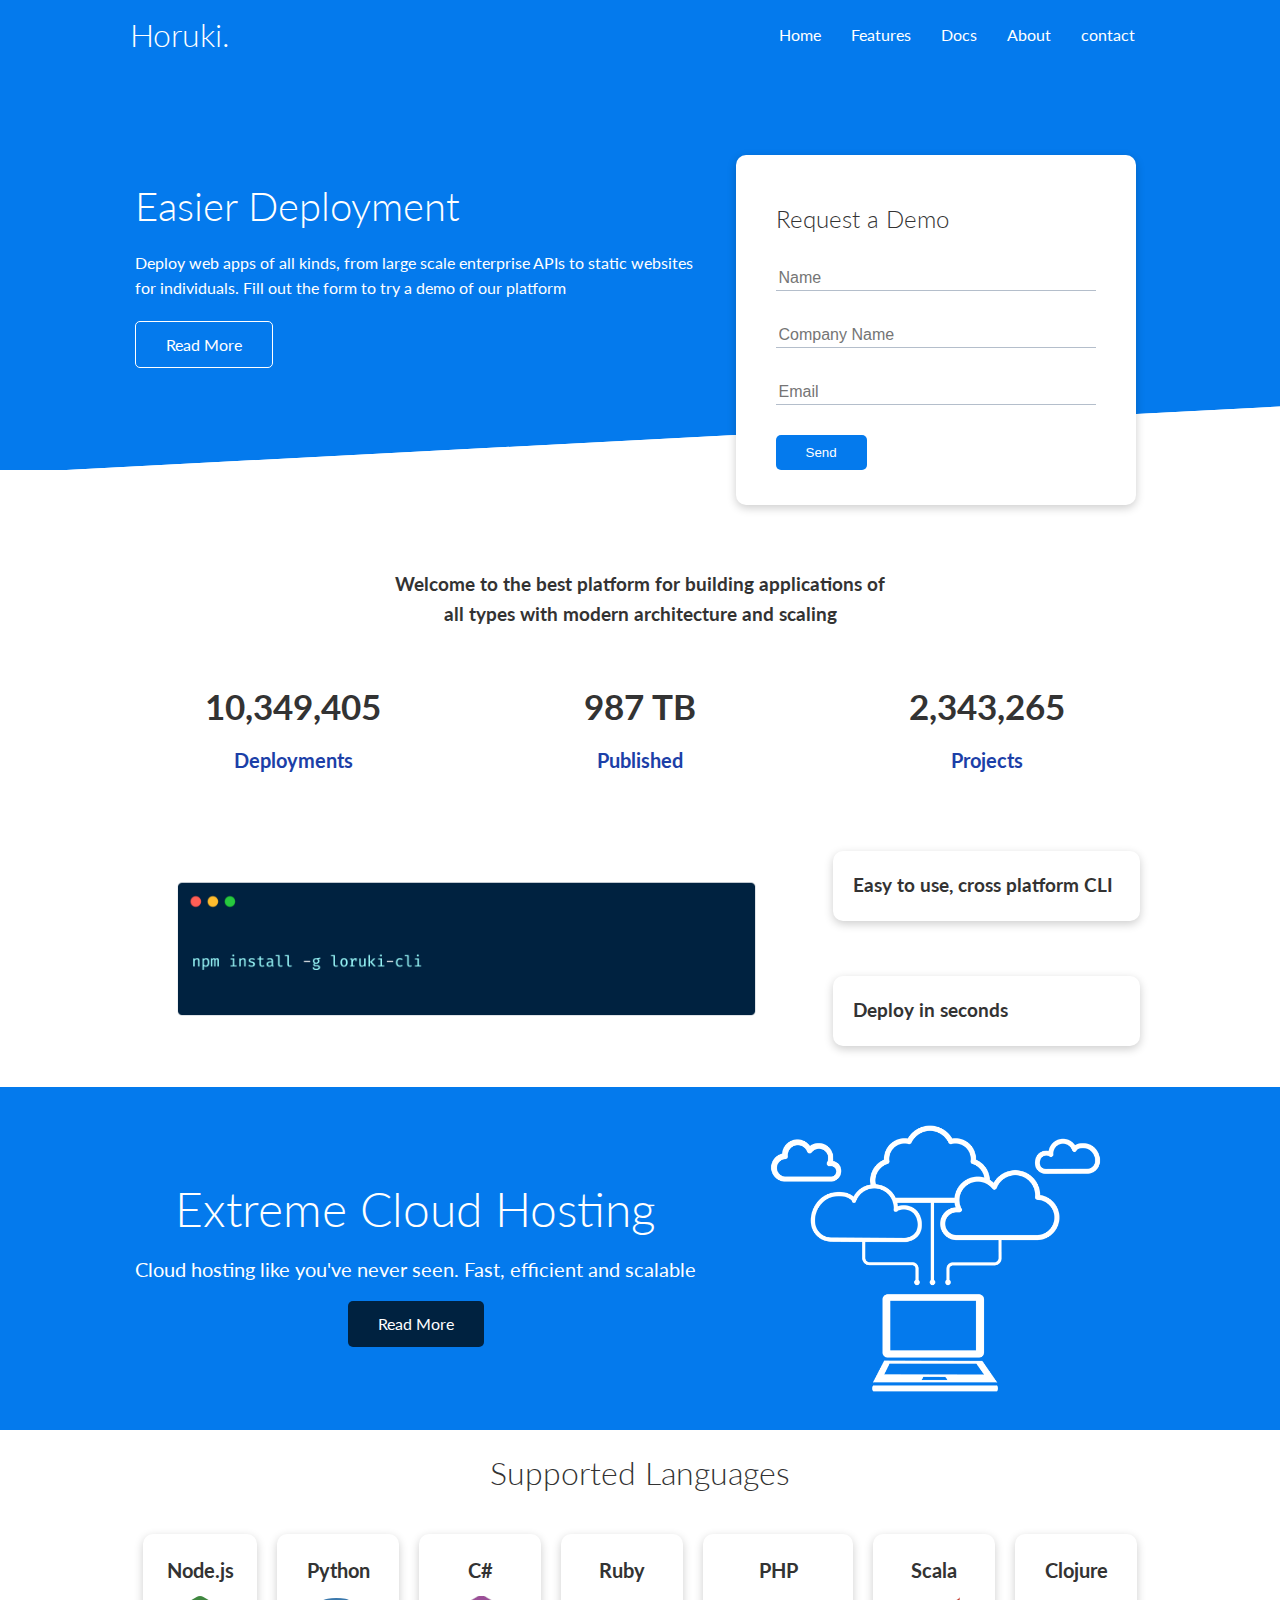
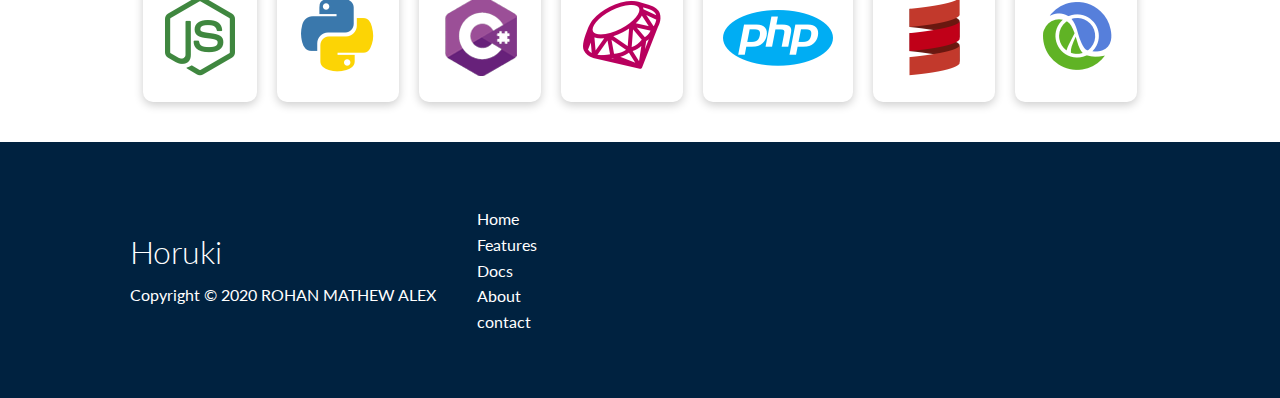
==== commit 8c4c22df: "destructureed" ====
--- a/HORUKI-CLOUD-SOLUTION/index.html
+++ b/HORUKI-CLOUD-SOLUTION/index.html
@@ -12,12 +12,14 @@
     <!-- Navbar -->
     <div class="navbar">
         <div class="container flex">
-            <h1 class="logo">Horuki.</h1>
+            <h1 class="logo" >Horuki.</h1>
             <nav>
                 <ul>
                     <li><a href="index.html">Home</a></li>
                     <li><a href="features.html">Features</a></li>
                     <li><a href="docs.html">Docs</a></li>
+                    <li><a href="aboutus.html">About</a></li>
+                    <li><a href="contact.html">contact</a></li>
                 </ul>
             </nav>
         </div>
@@ -168,6 +170,8 @@
                     <li><a href="index.html">Home</a></li>
                     <li><a href="features.html">Features</a></li>
                     <li><a href="docs.html">Docs</a></li>
+                    <li><a href="aboutus.html">About</a></li>
+                    <li><a href="contact.html">contact</a></li>
                 </ul>
             </nav>
             <div class="social">
